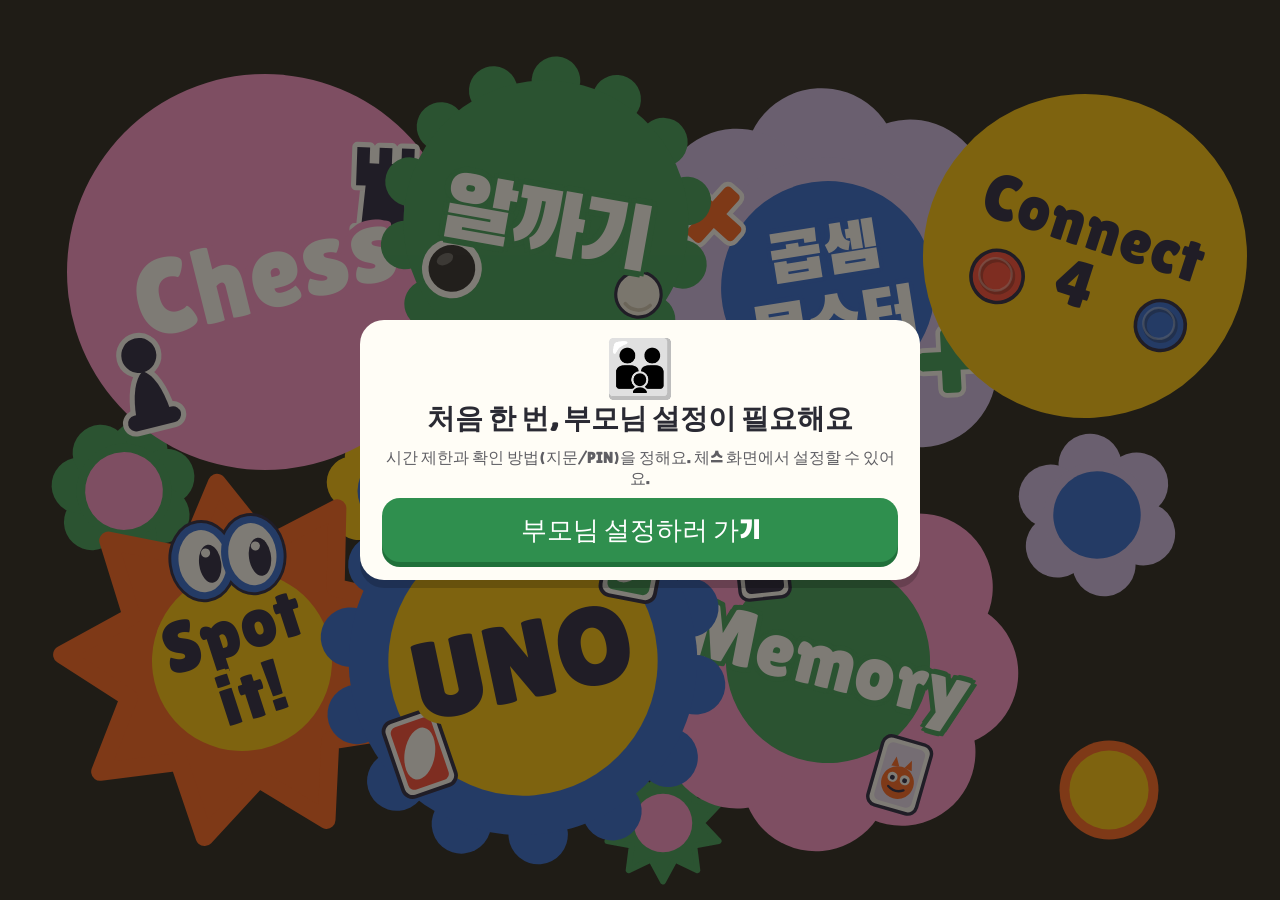
==== index.html @ c230b5cb "Hub: Memory title bigger, overflows green circle with green outline Co-Authored-By: Claude Sonnet 5." ====
<!DOCTYPE html>
<html lang="ko">
<head>
<meta charset="utf-8">
<meta name="viewport" content="width=device-width, initial-scale=1, maximum-scale=1, user-scalable=no">
<title>놀이터</title>
<link rel="manifest" href="manifest.webmanifest">
<meta name="theme-color" content="#121212">
<meta name="mobile-web-app-capable" content="yes">
<meta name="apple-mobile-web-app-capable" content="yes">
<link rel="apple-touch-icon" href="icon-192.png">
<link rel="icon" href="icon-192.png">
<link rel="stylesheet" href="fonts/fonts.css">
<style>
:root{--f:Lilita,Han,"Jua","Noto Sans KR","Apple SD Gothic Neo","Malgun Gothic",system-ui,sans-serif}
*{box-sizing:border-box}
html,body{margin:0;height:100%;overflow:hidden;overscroll-behavior:none;background:#121212;color:#fff;font-family:var(--f);
  -webkit-user-select:none;user-select:none;-webkit-tap-highlight-color:transparent;touch-action:manipulation;color-scheme:dark}
#cluster{position:fixed;inset:5vmin 6vmin;}
.st{position:absolute;left:var(--lx);top:var(--ly);width:var(--ls);height:var(--ls);transform:translate(-50%,-50%) rotate(var(--r,0deg));border-radius:50%;
  display:flex;align-items:center;justify-content:center;text-decoration:none;color:var(--tc,#fff);z-index:var(--z,1);transition:transform .12s}
.st:active{transform:translate(-50%,-50%) rotate(var(--r,0deg)) scale(.93)}
.st svg.shape{position:absolute;inset:0;width:100%;height:100%;overflow:visible}
.st svg.deco{position:absolute;inset:0;width:100%;height:100%;overflow:visible;pointer-events:none}
.st .tx{text-shadow:-0.07em 0em var(--halo,transparent),0.07em 0em var(--halo,transparent),0em -0.07em var(--halo,transparent),0em 0.07em var(--halo,transparent),-0.05em -0.05em var(--halo,transparent),0.05em -0.05em var(--halo,transparent),-0.05em 0.05em var(--halo,transparent),0.05em 0.05em var(--halo,transparent);position:relative;text-align:center;line-height:.92;font-size:calc(var(--ls)*var(--fs,.2));letter-spacing:.01em;transform:rotate(var(--tr,0deg))}
.st .tx.han{font-family:Han,var(--f);line-height:1.04;letter-spacing:-.03em}
.fl{position:absolute;left:var(--lx);top:var(--ly);width:var(--ls);height:var(--ls);transform:translate(-50%,-50%) rotate(var(--r,0deg));z-index:var(--z,0);pointer-events:none}
.fl svg{width:100%;height:100%;overflow:visible}
@keyframes bob{
  0%{translate:0 0;rotate:0deg;scale:1}
  25%{translate:var(--ax) var(--ay);rotate:var(--ar);scale:1.02}
  50%{translate:calc(var(--ax)*-.4) calc(var(--ay)*-1);rotate:calc(var(--ar)*-.6);scale:.99}
  75%{translate:calc(var(--ax)*-1) calc(var(--ay)*.5);rotate:calc(var(--ar)*.8);scale:1.015}
  100%{translate:0 0;rotate:0deg;scale:1}
}
.st{animation:bob var(--d,6s) ease-in-out var(--dl,0s) infinite}
@media (prefers-reduced-motion:reduce){.st{animation:none}}
@media (orientation:portrait){
  .st,.fl{left:var(--px,var(--lx));top:var(--py,var(--ly));width:var(--ps,var(--ls));height:var(--ps,var(--ls))}
  .st .tx{font-size:calc(var(--ps,var(--ls))*var(--fs,.2))}
}
</style>
</head>
<body>
<div id="cluster"></div>
<script src="algakki/guard.js"></script>
<script>
const C={pink:'#ff8fd0',yellow:'#ffc400',green:'#2f9b55',blue:'#1f5fd8',lav:'#cdbaf0',orange:'#ff5a14',red:'#ff3d2e',navy:'#14143a'};
const P=(r,n,i)=>[(50+Math.cos(2*Math.PI*i/n-Math.PI/2)*r).toFixed(2),(50+Math.sin(2*Math.PI*i/n-Math.PI/2)*r).toFixed(2)];
function shape(kind,c1,c2,n){
  let s='';
  if(kind==='circle') s=`<circle cx="50" cy="50" r="50" fill="${c1}"/>`;
  if(kind==='flower'){ n=n||8; for(let i=0;i<n;i++){const [x,y]=P(31,n,i);s+=`<circle cx="${x}" cy="${y}" r="19.5" fill="${c1}"/>`;} s+=`<circle cx="50" cy="50" r="33" fill="${c1}"/>`; }
  if(kind==='scallop'){ n=n||14; for(let i=0;i<n;i++){const [x,y]=P(44,n,i);s+=`<circle cx="${x}" cy="${y}" r="7.5" fill="${c1}"/>`;} s+=`<circle cx="50" cy="50" r="44" fill="${c1}"/>`; }
  if(kind==='star'){ n=n||9; const pts=[];for(let i=0;i<n*2;i++){const [x,y]=P(i%2?33:50,n*2,i);pts.push(x+','+y);} s+=`<polygon points="${pts.join(' ')}" fill="${c1}" stroke="${c1}" stroke-width="5" stroke-linejoin="round"/>`; }
  if(c2) s+=`<circle cx="50" cy="50" r="${kind==='star'?25:kind==='scallop'?34:kind==='flower'?27:40}" fill="${c2}"/>`;
  return `<svg class="shape" viewBox="0 0 100 100">${s}</svg>`;
}

/* ---- 게임별 상징 그림 (스티커 가장자리에 붙음) ---- */
const NV=C.navy;
const T=(x,y,r,sc,inner)=>`<g transform="translate(${x} ${y}) rotate(${r||0}) scale(${(sc||1)*.7})">${inner}</g>`;
const stk=(body,fill,out,w)=>`<g fill="${out}" stroke="${out}" stroke-width="${w||3.2}" stroke-linejoin="round" stroke-linecap="round">${body}</g><g fill="${fill}">${body}</g>`;
const BODY={
 pawn:'<circle cx="0" cy="-8" r="5.5"/><path d="M-5.5 11Q-4.5 0 0 -3Q4.5 0 5.5 11Z"/><rect x="-8.5" y="10" width="17" height="5" rx="2.5"/>',
 rook:'<path d="M-9 15H9V10.5H7L6 -3H9V-15H5V-10H2V-15H-2V-10H-5V-15H-9V-3H-6L-7 10.5H-9Z"/>',
 bishop:'<ellipse cx="0" cy="-3" rx="6.5" ry="9.5"/><circle cx="0" cy="-14.5" r="3"/><path d="M-4.5 5H4.5L6 11H-6Z"/><rect x="-9" y="10" width="18" height="5" rx="2.5"/>',
 plus:'<rect x="-3.2" y="-11" width="6.4" height="22" rx="1.5"/><rect x="-11" y="-3.2" width="22" height="6.4" rx="1.5"/>',
 div:'<rect x="-11" y="-3" width="22" height="6" rx="1.5"/><circle cx="0" cy="-9" r="3.8"/><circle cx="0" cy="9" r="3.8"/>',
 eq:'<rect x="-11" y="-8" width="22" height="5.4" rx="1.5"/><rect x="-11" y="2.6" width="22" height="5.4" rx="1.5"/>'
};
BODY.times=`<g transform="rotate(45)">${BODY.plus}</g>`;
const piece=(k,x,y,r,sc,fill,out)=>T(x,y,r,sc,stk(BODY[k],fill,out));
const stone=(x,y,r,white)=>T(x,y,0,1,`<circle r="${r+2.2}" fill="${white?NV:'#fff'}" opacity="${white?.0:1}"/><circle r="${r}" fill="${white?'#f6f2ea':'#1b1b22'}" stroke="${white?NV:'#fff'}" stroke-width="1.4"/><ellipse cx="${-r*.3}" cy="${-r*.35}" rx="${r*.35}" ry="${r*.22}" fill="#fff" opacity="${white?.0:.28}" transform="rotate(-30 ${-r*.3} ${-r*.35})"/><path d="M${-r*.55} ${r*.45}A${r*.75} ${r*.75} 0 0 0 ${r*.55} ${r*.45}" fill="none" stroke="${white?'#cfc7b8':'#fff'}" stroke-width="1.6" opacity="${white?1:.0}" stroke-linecap="round"/>`);
const chip=(x,y,r,col)=>T(x,y,0,1,`<circle r="${r}" fill="${col}" stroke="${NV}" stroke-width="1.6"/><circle r="${r*.62}" fill="none" stroke="rgba(0,0,0,.28)" stroke-width="1.8"/><circle r="${r*.62}" fill="none" stroke="rgba(255,255,255,.35)" stroke-width="1" transform="translate(-.8 -.8)"/>`);
const eye=(x,y,r,col,dx,dy)=>T(x,y,0,1,`<circle r="${r}" fill="#fff" stroke="${NV}" stroke-width="2.6"/><circle cx="${dx}" cy="${dy}" r="${r*.55}" fill="${col}"/><circle cx="${dx*1.25}" cy="${dy*1.25}" r="${r*.27}" fill="${NV}"/><circle cx="${dx-r*.15}" cy="${dy-r*.22}" r="${r*.13}" fill="#fff"/>`);
const eyes=(x,y,sc,lx)=>T(x,y,0,sc,[-10.5,10.5].map(c=>`<ellipse cx="${c}" rx="11.5" ry="14.5" fill="#fff" stroke="${NV}" stroke-width="5.4"/>`).join('')+[-10.5,10.5].map(c=>`<ellipse cx="${c}" rx="11.5" ry="14.5" fill="#fff" stroke="${C.blue}" stroke-width="3"/>`).join('')+[-10.5,10.5].map(c=>`<ellipse cx="${c+lx}" cy="1.5" rx="4.6" ry="8" fill="${NV}"/><circle cx="${c+lx-1.3}" cy="-3.2" r="1.9" fill="#fff"/>`).join(''));
const ucard=(x,y,r,sc,col)=>T(x,y,r,sc,`<rect x="-9.5" y="-13.5" width="19" height="27" rx="3.4" fill="#fff" stroke="${NV}" stroke-width="1.3"/><rect x="-7.3" y="-11.3" width="14.6" height="22.6" rx="2.2" fill="${col}"/><ellipse rx="5.2" ry="9" fill="#fff" transform="rotate(28)"/>`);
const MONS=(c)=>`<circle cy="3" r="6.2" fill="${c}"/><circle cx="-2.4" cy="1.4" r="1.9" fill="#fff"/><circle cx="2.4" cy="1.4" r="1.9" fill="#fff"/><circle cx="-2.4" cy="1.6" r=".9" fill="${NV}"/><circle cx="2.4" cy="1.6" r=".9" fill="${NV}"/><path d="M-3 5.2Q0 7.2 3 5.2" fill="none" stroke="${NV}" stroke-width=".9" stroke-linecap="round"/><path d="M-4 -2.6L-3 -6.4L-1 -3M4 -2.6L3 -6.4L1 -3" fill="${c}"/>`;
const STAR='<polygon points="0,-6.4 1.9,-2 6.4,-1.8 2.9,1.1 4,5.6 0,3.1 -4,5.6 -2.9,1.1 -6.4,-1.8 -1.9,-2" fill="#ffc400"/>';
const mcard=(x,y,r,sc,face)=>T(x,y,r,sc,`<rect x="-9.5" y="-13.5" width="19" height="27" rx="3.4" fill="#fff" stroke="${NV}" stroke-width="1.3"/><rect x="-7.3" y="-11.3" width="14.6" height="22.6" rx="2.2" fill="${face?'#e9ddfa':NV}"/>${face?MONS(face):STAR}`);
/* 게임 하나 = 스티커 하나. lx/ly: 가로 화면 위치, px/py: 세로 화면 위치 */
const G=[
 {d:()=>piece('pawn',17,74,-8,1.15,NV,'#fff')+piece('rook',82,34,8,1.15,NV,'#fff'),h:'chess/',   t:'Chess',        k:'circle', c1:C.pink,  tc:'#fff',  fs:.27, r:-6, tr:-8, lx:'18%',ly:'28%',ls:'44vmin',px:'30%',py:'14%',ps:'44vmin',z:2},
 {d:()=>stone(22,66,11,0)+stone(80,70,10,1),h:'algakki/', t:'알까기',        k:'scallop',c1:C.green, tc:'#fff',  fs:.27, r:4,  tr:6,  han:1,lx:'42%',ly:'22%',ls:'36vmin',px:'72%',py:'20%',ps:'38vmin',z:3},
 {d:()=>piece('times',22,30,0,1.05,C.orange,'#fff')+piece('plus',80,70,0,1.05,C.green,'#fff'),h:'multiply/',t:'곱셈<br>몬스터', k:'flower', c1:C.lav,   c2:C.blue,tc:'#fff',fs:.17,r:-3,tr:-6,han:1,lx:'66%',ly:'30%',ls:'44vmin',px:'30%',py:'35%',ps:'46vmin',z:2},
 {d:()=>chip(24,60,11.5,C.red)+chip(76,68,11,C.blue),h:'connect4/',t:'Connect<br>4', k:'circle', c1:C.yellow,tc:C.navy,fs:.2,  r:8,  tr:10, lx:'88%',ly:'26%',ls:'36vmin',px:'74%',py:'45%',ps:'38vmin',z:3},
 {d:()=>eyes(50,21,.95,3),h:'spot/',    t:'Spot<br>it!',  k:'star',   c1:C.orange,c2:C.yellow,tc:C.navy,fs:.2,r:-8,tr:-10,lx:'16%',ly:'76%',ls:'40vmin',px:'24%',py:'60%',ps:'40vmin',z:2},
 {d:()=>ucard(22,71,-14,1.05,C.red)+ucard(80,27,16,1.05,C.green),h:'uno/',     t:'UNO',          k:'scallop',c1:C.blue,  c2:C.yellow,tc:C.navy,  fs:.28, r:-5, tr:-7, lx:'40%',ly:'76%',ls:'44vmin',px:'68%',py:'66%',ps:'44vmin',z:3},
 {d:()=>mcard(30,26,-12,1.0,0)+mcard(72,78,10,1.0,C.orange),h:'memory/',  halo:C.green,t:'Memory',       k:'flower', c1:C.pink,  c2:C.green,tc:'#fff', fs:.21, r:6,  tr:8,  lx:'66%',ly:'76%',ls:'42vmin',px:'30%',py:'84%',ps:'42vmin',z:2}
];
/* 장식 (눌러도 아무 일 없음) */
const F=[
 {k:'flower',c1:C.yellow,c2:C.blue,  n:8, lx:'29%',ly:'55%',ls:'15vmin',r:12, z:1,px:'8%', py:'34%',ps:'16vmin'},
 {k:'star',  c1:C.yellow,c2:C.orange,n:8, lx:'54%',ly:'50%',ls:'14vmin',r:0,  z:1,px:'52%',py:'30%',ps:'14vmin'},
 {k:'flower',c1:C.lav,   c2:C.blue,  n:6, lx:'89%',ly:'58%',ls:'18vmin',r:-8, z:1,px:'90%',py:'66%',ps:'18vmin'},
 {k:'flower',c1:C.green, c2:C.pink,  n:7, lx:'6%', ly:'55%',ls:'16vmin',r:20, z:1,px:'12%',py:'92%',ps:'16vmin'},
 {k:'circle',c1:C.orange,c2:C.yellow,        lx:'90%',ly:'92%',ls:'11vmin',r:0,  z:1,px:'92%',py:'8%', ps:'11vmin'},
 {k:'star',  c1:C.green, c2:C.pink,  n:10,lx:'52%',ly:'96%',ls:'13vmin',r:0,  z:1,px:'56%',py:'96%',ps:'13vmin'}
];
const box=document.getElementById('cluster');
let _i=0;const rnd=(a,b)=>a+Math.random()*(b-a);
function wob(el){_i++;const sg=_i%2?1:-1;
  el.style.setProperty('--d',rnd(5,8.5).toFixed(2)+'s');el.style.setProperty('--dl',(-rnd(0,8)).toFixed(2)+'s');
  el.style.setProperty('--ax',(sg*rnd(.5,1.1)).toFixed(2)+'vmin');el.style.setProperty('--ay',(-sg*rnd(.5,1.2)).toFixed(2)+'vmin');
  el.style.setProperty('--ar',(sg*rnd(1.8,3.6)).toFixed(2)+'deg');}
F.forEach(f=>{const d=document.createElement('div');d.className='fl';d.style.cssText=`--lx:${f.lx};--ly:${f.ly};--ls:${f.ls};--px:${f.px};--py:${f.py};--ps:${f.ps};--r:${f.r}deg;--z:${f.z}`;d.innerHTML=shape(f.k,f.c1,f.c2,f.n);wob(d);box.appendChild(d);});
G.forEach(g=>{const a=document.createElement('a');a.className='st';a.href=g.h;
  a.style.cssText=`--lx:${g.lx};--ly:${g.ly};--ls:${g.ls};--px:${g.px};--py:${g.py};--ps:${g.ps};--r:${g.r}deg;--tr:${g.tr}deg;--tc:${g.tc};--fs:${g.fs};--z:${g.z};--halo:${g.halo||g.c2||g.c1}`;
  a.innerHTML=shape(g.k,g.c1,g.c2)+`<svg class="deco" viewBox="0 0 100 100">${g.d()}</svg>`+`<span class="tx${g.han?' han':''}">${g.t}</span>`;wob(a);box.appendChild(a);});
Guard.start({hub:true});
addEventListener('pageshow',e=>{ if(e.persisted) Guard.start({hub:true}); });
if('serviceWorker' in navigator&&location.protocol.startsWith('http')) navigator.serviceWorker.register('sw.js').catch(()=>{});
</script>
</body>
</html>
---- fonts/fonts.css ----
@font-face{font-family:Lilita;src:url(lilita.woff2) format('woff2');font-display:block}
@font-face{font-family:Han;src:url(bh112.woff) format('woff');unicode-range:U+BAAC;font-display:block}
@font-face{font-family:Han;src:url(bh109.woff) format('woff');unicode-range:U+ACF1;font-display:block}
@font-face{font-family:Han;src:url(bh118.woff) format('woff');unicode-range:U+D130;font-display:block}
@font-face{font-family:Han;src:url(bh108.woff) format('woff');unicode-range:U+C148;font-display:block}
@font-face{font-family:Han;src:url(bh119.woff) format('woff');unicode-range:U+AE30,U+C2A4;font-display:block}
@font-face{font-family:Han;src:url(bh117.woff) format('woff');unicode-range:U+AE4C,U+C54C;font-display:block}
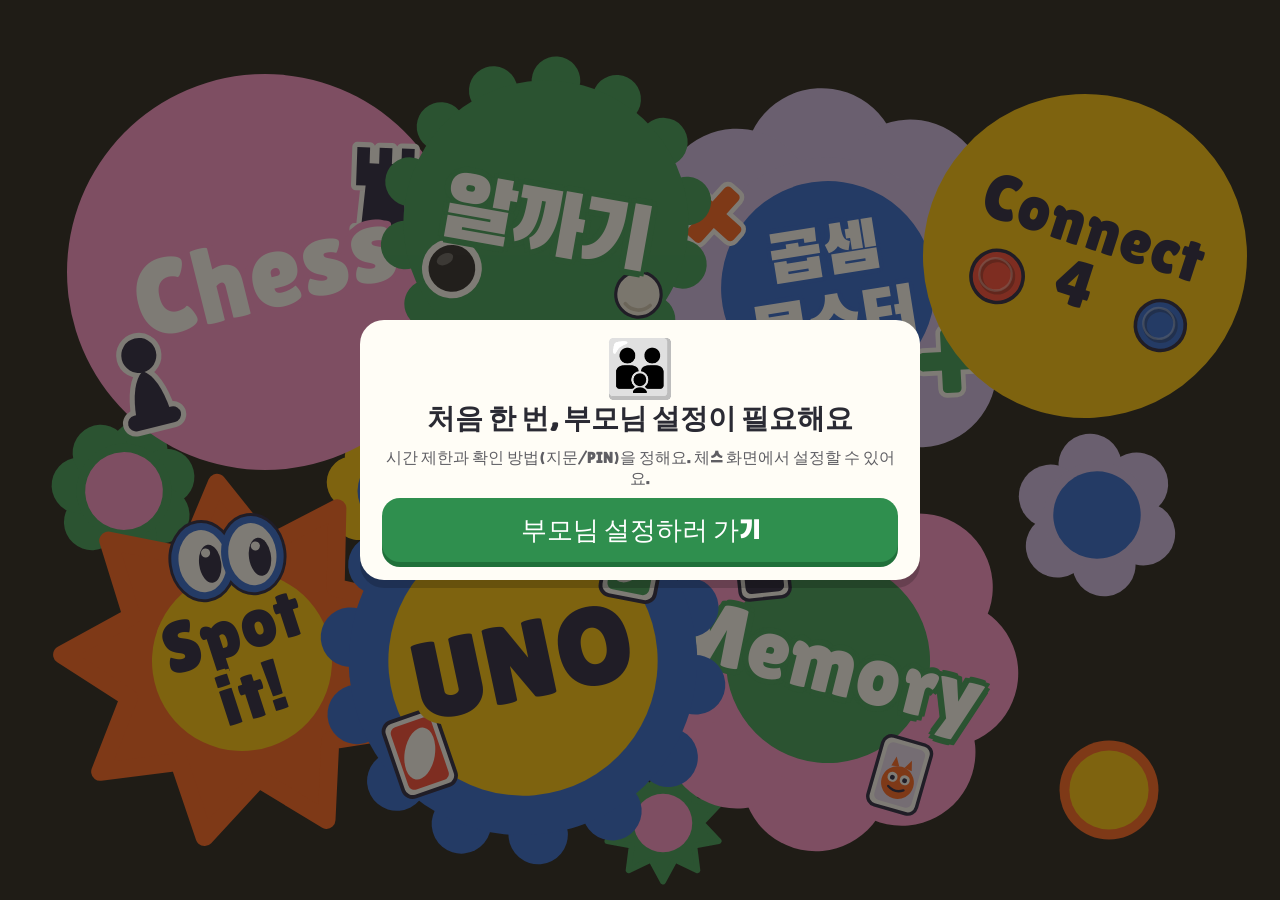
==== commit cc3e9fa5: "Hub: Memory title +10% more Co-Authored-By: Claude Sonnet 5.5 <noreply@anthropic.com> Claude-Session" ====
--- a/index.html
+++ b/index.html
@@ -87,7 +87,7 @@
  {d:()=>chip(24,60,11.5,C.red)+chip(76,68,11,C.blue),h:'connect4/',t:'Connect<br>4', k:'circle', c1:C.yellow,tc:C.navy,fs:.2,  r:8,  tr:10, lx:'88%',ly:'26%',ls:'36vmin',px:'74%',py:'45%',ps:'38vmin',z:3},
  {d:()=>eyes(50,21,.95,3),h:'spot/',    t:'Spot<br>it!',  k:'star',   c1:C.orange,c2:C.yellow,tc:C.navy,fs:.2,r:-8,tr:-10,lx:'16%',ly:'76%',ls:'40vmin',px:'24%',py:'60%',ps:'40vmin',z:2},
  {d:()=>ucard(22,71,-14,1.05,C.red)+ucard(80,27,16,1.05,C.green),h:'uno/',     t:'UNO',          k:'scallop',c1:C.blue,  c2:C.yellow,tc:C.navy,  fs:.28, r:-5, tr:-7, lx:'40%',ly:'76%',ls:'44vmin',px:'68%',py:'66%',ps:'44vmin',z:3},
- {d:()=>mcard(30,26,-12,1.0,0)+mcard(72,78,10,1.0,C.orange),h:'memory/',  halo:C.green,t:'Memory',       k:'flower', c1:C.pink,  c2:C.green,tc:'#fff', fs:.21, r:6,  tr:8,  lx:'66%',ly:'76%',ls:'42vmin',px:'30%',py:'84%',ps:'42vmin',z:2}
+ {d:()=>mcard(30,26,-12,1.0,0)+mcard(72,78,10,1.0,C.orange),h:'memory/',  halo:C.green,t:'Memory',       k:'flower', c1:C.pink,  c2:C.green,tc:'#fff', fs:.231, r:6,  tr:8,  lx:'66%',ly:'76%',ls:'42vmin',px:'30%',py:'84%',ps:'42vmin',z:2}
 ];
 /* 장식 (눌러도 아무 일 없음) */
 const F=[
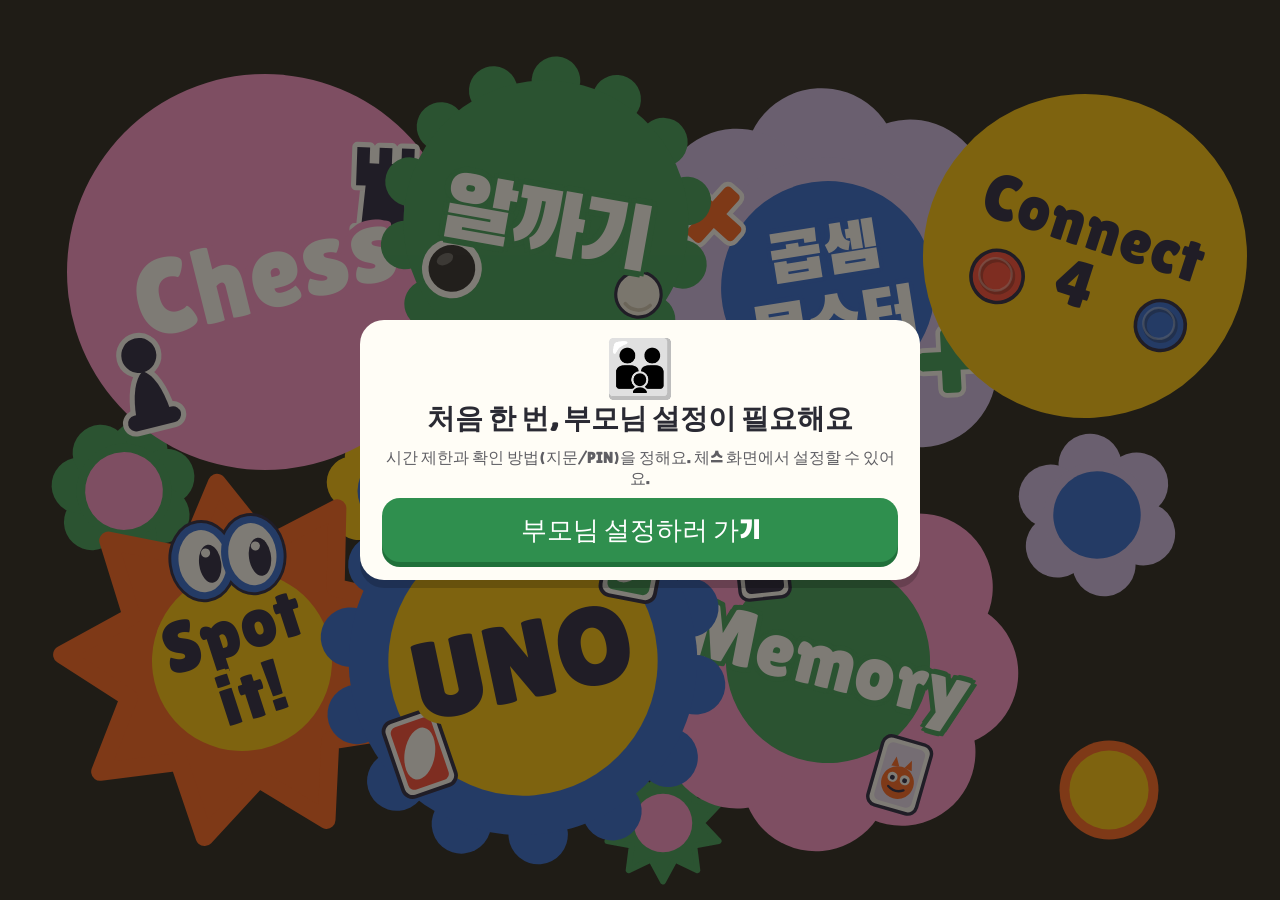
==== commit 71f3c7ca: "Hub: Memory title back to previous size Co-Authored-By: Claude Sonnet 5.5 <noreply@anthropic.com> Cl" ====
--- a/index.html
+++ b/index.html
@@ -87,7 +87,7 @@
  {d:()=>chip(24,60,11.5,C.red)+chip(76,68,11,C.blue),h:'connect4/',t:'Connect<br>4', k:'circle', c1:C.yellow,tc:C.navy,fs:.2,  r:8,  tr:10, lx:'88%',ly:'26%',ls:'36vmin',px:'74%',py:'45%',ps:'38vmin',z:3},
  {d:()=>eyes(50,21,.95,3),h:'spot/',    t:'Spot<br>it!',  k:'star',   c1:C.orange,c2:C.yellow,tc:C.navy,fs:.2,r:-8,tr:-10,lx:'16%',ly:'76%',ls:'40vmin',px:'24%',py:'60%',ps:'40vmin',z:2},
  {d:()=>ucard(22,71,-14,1.05,C.red)+ucard(80,27,16,1.05,C.green),h:'uno/',     t:'UNO',          k:'scallop',c1:C.blue,  c2:C.yellow,tc:C.navy,  fs:.28, r:-5, tr:-7, lx:'40%',ly:'76%',ls:'44vmin',px:'68%',py:'66%',ps:'44vmin',z:3},
- {d:()=>mcard(30,26,-12,1.0,0)+mcard(72,78,10,1.0,C.orange),h:'memory/',  halo:C.green,t:'Memory',       k:'flower', c1:C.pink,  c2:C.green,tc:'#fff', fs:.231, r:6,  tr:8,  lx:'66%',ly:'76%',ls:'42vmin',px:'30%',py:'84%',ps:'42vmin',z:2}
+ {d:()=>mcard(30,26,-12,1.0,0)+mcard(72,78,10,1.0,C.orange),h:'memory/',  halo:C.green,t:'Memory',       k:'flower', c1:C.pink,  c2:C.green,tc:'#fff', fs:.21, r:6,  tr:8,  lx:'66%',ly:'76%',ls:'42vmin',px:'30%',py:'84%',ps:'42vmin',z:2}
 ];
 /* 장식 (눌러도 아무 일 없음) */
 const F=[
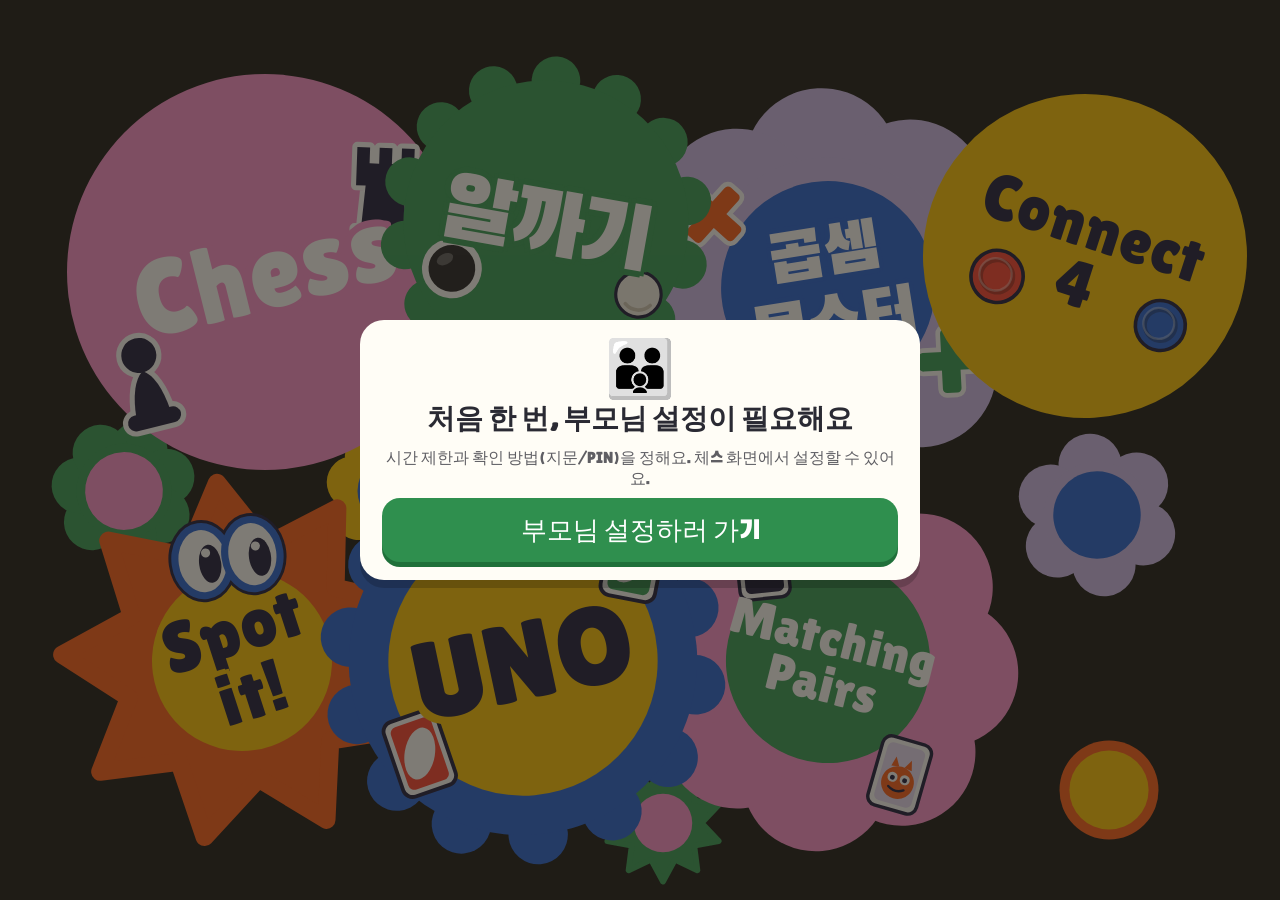
==== commit c8475c18: "Hub: Memory title -> Matching Pairs, outline removed Co-Authored-By: Claude Sonnet 5.5 <noreply@anth" ====
--- a/index.html
+++ b/index.html
@@ -87,7 +87,7 @@
  {d:()=>chip(24,60,11.5,C.red)+chip(76,68,11,C.blue),h:'connect4/',t:'Connect<br>4', k:'circle', c1:C.yellow,tc:C.navy,fs:.2,  r:8,  tr:10, lx:'88%',ly:'26%',ls:'36vmin',px:'74%',py:'45%',ps:'38vmin',z:3},
  {d:()=>eyes(50,21,.95,3),h:'spot/',    t:'Spot<br>it!',  k:'star',   c1:C.orange,c2:C.yellow,tc:C.navy,fs:.2,r:-8,tr:-10,lx:'16%',ly:'76%',ls:'40vmin',px:'24%',py:'60%',ps:'40vmin',z:2},
  {d:()=>ucard(22,71,-14,1.05,C.red)+ucard(80,27,16,1.05,C.green),h:'uno/',     t:'UNO',          k:'scallop',c1:C.blue,  c2:C.yellow,tc:C.navy,  fs:.28, r:-5, tr:-7, lx:'40%',ly:'76%',ls:'44vmin',px:'68%',py:'66%',ps:'44vmin',z:3},
- {d:()=>mcard(30,26,-12,1.0,0)+mcard(72,78,10,1.0,C.orange),h:'memory/',  halo:C.green,t:'Memory',       k:'flower', c1:C.pink,  c2:C.green,tc:'#fff', fs:.21, r:6,  tr:8,  lx:'66%',ly:'76%',ls:'42vmin',px:'30%',py:'84%',ps:'42vmin',z:2}
+ {d:()=>mcard(30,26,-12,1.0,0)+mcard(72,78,10,1.0,C.orange),h:'memory/',  halo:'transparent',t:'Matching<br>Pairs',       k:'flower', c1:C.pink,  c2:C.green,tc:'#fff', fs:.135, r:6,  tr:8,  lx:'66%',ly:'76%',ls:'42vmin',px:'30%',py:'84%',ps:'42vmin',z:2}
 ];
 /* 장식 (눌러도 아무 일 없음) */
 const F=[
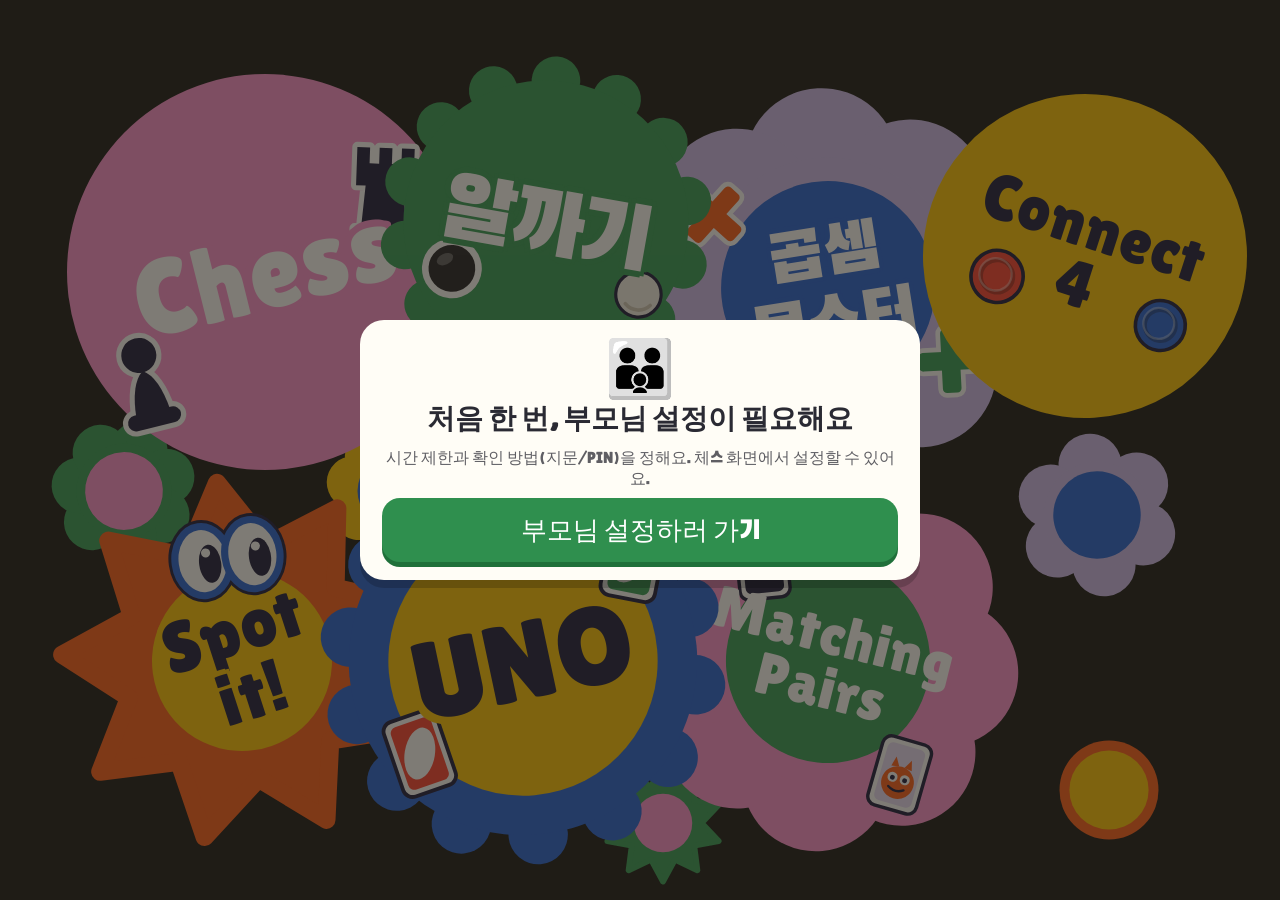
==== commit 387833b3: "Hub: Matching Pairs title 115% Co-Authored-By: Claude Sonnet 5.5 <noreply@anthropic.com> Claude-Sess" ====
--- a/index.html
+++ b/index.html
@@ -87,7 +87,7 @@
  {d:()=>chip(24,60,11.5,C.red)+chip(76,68,11,C.blue),h:'connect4/',t:'Connect<br>4', k:'circle', c1:C.yellow,tc:C.navy,fs:.2,  r:8,  tr:10, lx:'88%',ly:'26%',ls:'36vmin',px:'74%',py:'45%',ps:'38vmin',z:3},
  {d:()=>eyes(50,21,.95,3),h:'spot/',    t:'Spot<br>it!',  k:'star',   c1:C.orange,c2:C.yellow,tc:C.navy,fs:.2,r:-8,tr:-10,lx:'16%',ly:'76%',ls:'40vmin',px:'24%',py:'60%',ps:'40vmin',z:2},
  {d:()=>ucard(22,71,-14,1.05,C.red)+ucard(80,27,16,1.05,C.green),h:'uno/',     t:'UNO',          k:'scallop',c1:C.blue,  c2:C.yellow,tc:C.navy,  fs:.28, r:-5, tr:-7, lx:'40%',ly:'76%',ls:'44vmin',px:'68%',py:'66%',ps:'44vmin',z:3},
- {d:()=>mcard(30,26,-12,1.0,0)+mcard(72,78,10,1.0,C.orange),h:'memory/',  halo:'transparent',t:'Matching<br>Pairs',       k:'flower', c1:C.pink,  c2:C.green,tc:'#fff', fs:.135, r:6,  tr:8,  lx:'66%',ly:'76%',ls:'42vmin',px:'30%',py:'84%',ps:'42vmin',z:2}
+ {d:()=>mcard(30,26,-12,1.0,0)+mcard(72,78,10,1.0,C.orange),h:'memory/',  halo:'transparent',t:'Matching<br>Pairs',       k:'flower', c1:C.pink,  c2:C.green,tc:'#fff', fs:.155, r:6,  tr:8,  lx:'66%',ly:'76%',ls:'42vmin',px:'30%',py:'84%',ps:'42vmin',z:2}
 ];
 /* 장식 (눌러도 아무 일 없음) */
 const F=[
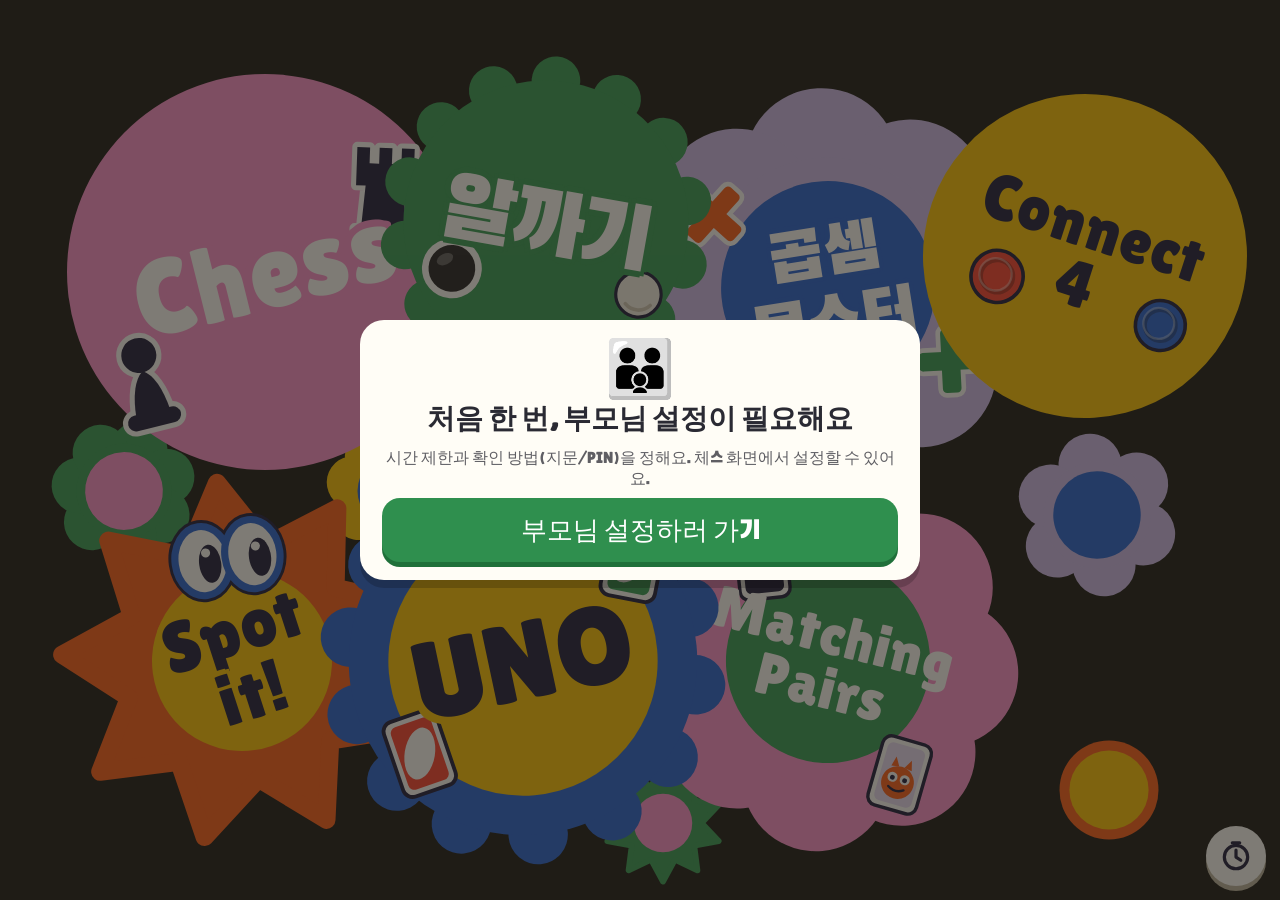
==== commit ba24487a: "Hub: time-limit button (parent check -> settings) Co-Authored-By: Claude Sonnet 5.5 <noreply@anthrop" ====
--- a/index.html
+++ b/index.html
@@ -39,10 +39,14 @@
   .st,.fl{left:var(--px,var(--lx));top:var(--py,var(--ly));width:var(--ps,var(--ls));height:var(--ps,var(--ls))}
   .st .tx{font-size:calc(var(--ps,var(--ls))*var(--fs,.2))}
 }
+#bTime{position:fixed;right:max(14px,env(safe-area-inset-right));bottom:max(14px,env(safe-area-inset-bottom));z-index:6;width:60px;height:60px;border:0;border-radius:50%;background:#fff;box-shadow:0 5px 0 #b9b2a0;display:flex;align-items:center;justify-content:center;cursor:pointer;padding:0;-webkit-tap-highlight-color:transparent}
+#bTime:active{transform:translateY(3px);box-shadow:0 2px 0 #b9b2a0}
+#bTime svg{width:34px;height:34px}
 </style>
 </head>
 <body>
 <div id="cluster"></div>
+<button id="bTime" aria-label="시간 제한 설정"><svg viewBox="0 0 32 32" fill="none" stroke="#14143a" stroke-width="3" stroke-linecap="round" stroke-linejoin="round"><circle cx="16" cy="17" r="11"/><path d="M16 10.5V17l4.5 3M12.5 3.5h7"/></svg></button>
 <script src="algakki/guard.js"></script>
 <script>
 const C={pink:'#ff8fd0',yellow:'#ffc400',green:'#2f9b55',blue:'#1f5fd8',lav:'#cdbaf0',orange:'#ff5a14',red:'#ff3d2e',navy:'#14143a'};
@@ -109,6 +113,7 @@
   a.style.cssText=`--lx:${g.lx};--ly:${g.ly};--ls:${g.ls};--px:${g.px};--py:${g.py};--ps:${g.ps};--r:${g.r}deg;--tr:${g.tr}deg;--tc:${g.tc};--fs:${g.fs};--z:${g.z};--halo:${g.halo||g.c2||g.c1}`;
   a.innerHTML=shape(g.k,g.c1,g.c2)+`<svg class="deco" viewBox="0 0 100 100">${g.d()}</svg>`+`<span class="tx${g.han?' han':''}">${g.t}</span>`;wob(a);box.appendChild(a);});
 Guard.start({hub:true});
+document.getElementById('bTime').addEventListener('click',()=>{ if(Guard.LS.get('parent',null)) Guard.parentFlow(); else Guard.start({hub:true}); });
 addEventListener('pageshow',e=>{ if(e.persisted) Guard.start({hub:true}); });
 if('serviceWorker' in navigator&&location.protocol.startsWith('http')) navigator.serviceWorker.register('sw.js').catch(()=>{});
 </script>
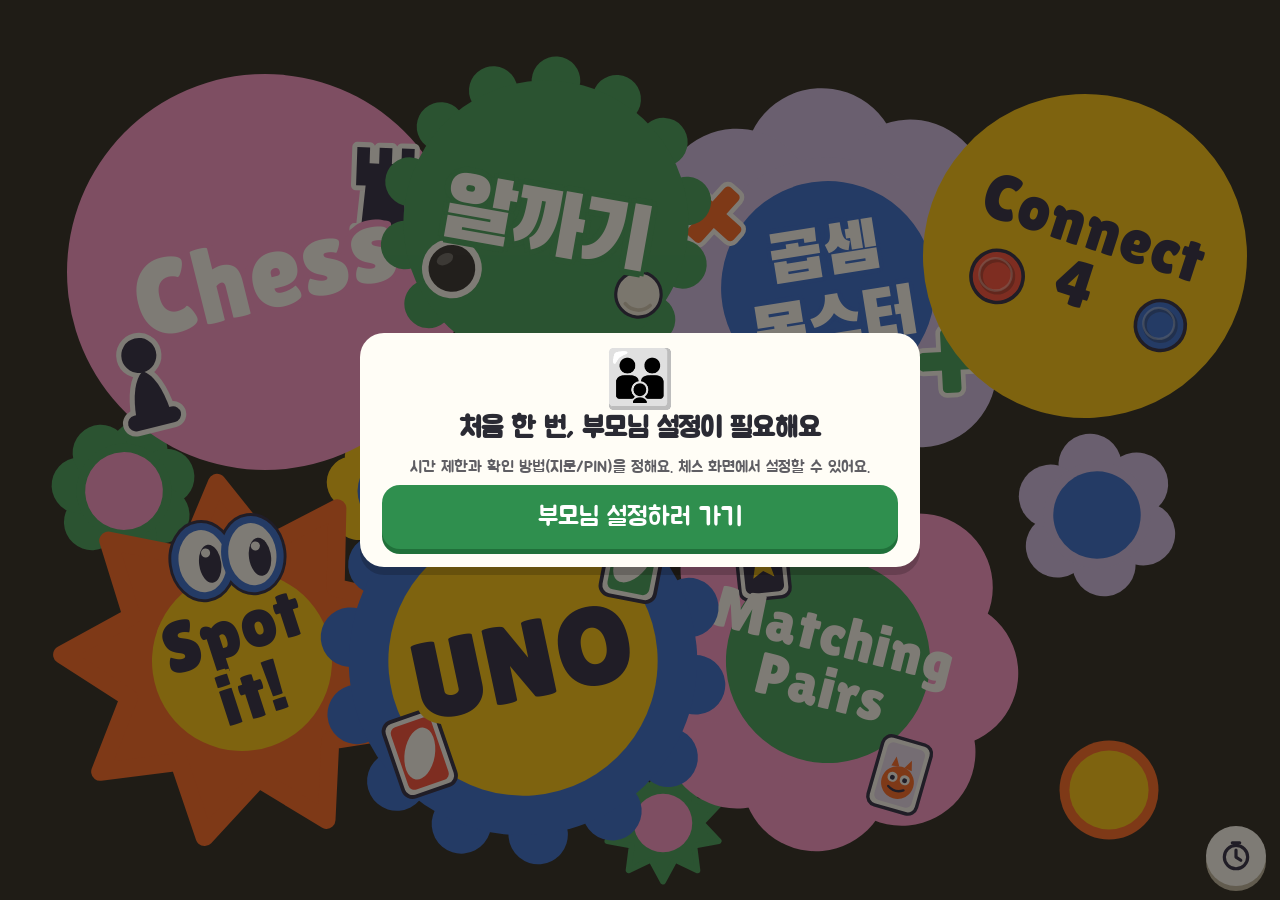
==== commit ff09762e: "Hub popups: use Jua/system font stack, not the title-only Han subset (fixes mixed glyph '기') Co-Auth" ====
--- a/index.html
+++ b/index.html
@@ -10,6 +10,7 @@
 <meta name="apple-mobile-web-app-capable" content="yes">
 <link rel="apple-touch-icon" href="icon-192.png">
 <link rel="icon" href="icon-192.png">
+<link rel="stylesheet" href="https://fonts.googleapis.com/css2?family=Jua&display=swap">
 <link rel="stylesheet" href="fonts/fonts.css">
 <style>
 :root{--f:Lilita,Han,"Jua","Noto Sans KR","Apple SD Gothic Neo","Malgun Gothic",system-ui,sans-serif}
@@ -42,6 +43,7 @@
 #bTime{position:fixed;right:max(14px,env(safe-area-inset-right));bottom:max(14px,env(safe-area-inset-bottom));z-index:6;width:60px;height:60px;border:0;border-radius:50%;background:#fff;box-shadow:0 5px 0 #b9b2a0;display:flex;align-items:center;justify-content:center;cursor:pointer;padding:0;-webkit-tap-highlight-color:transparent}
 #bTime:active{transform:translateY(3px);box-shadow:0 2px 0 #b9b2a0}
 #bTime svg{width:34px;height:34px}
+#gov,#gov *,#bTime{font-family:"Jua","Noto Sans KR","Apple SD Gothic Neo","Malgun Gothic",system-ui,sans-serif!important}
 </style>
 </head>
 <body>
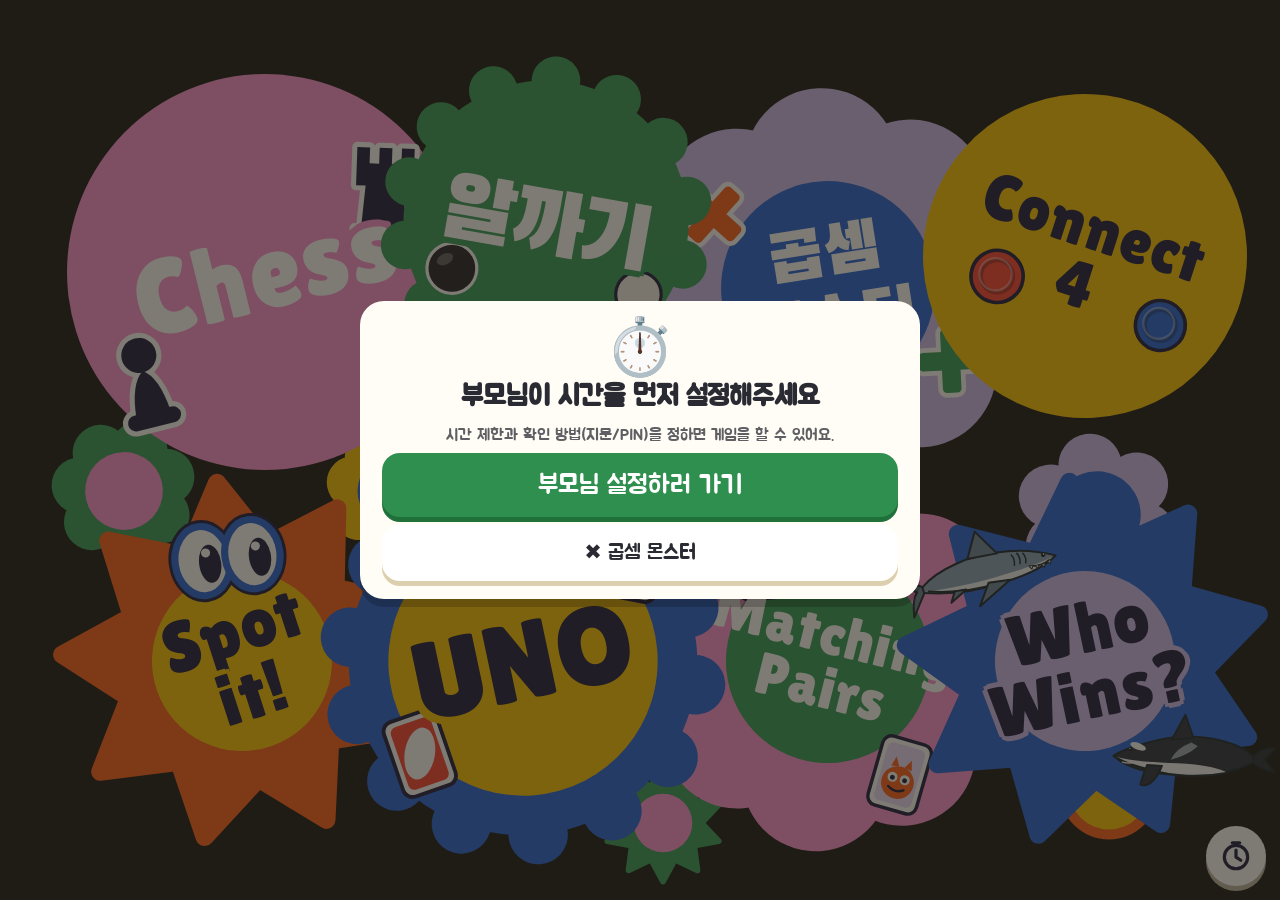
==== commit e0176baa: "Add Who Wins game (50 matchups, quizzes), hub sticker, fix 알까기 stone outline Co-Authored-By: Claude " ====
--- a/index.html
+++ b/index.html
@@ -50,6 +50,7 @@
 <div id="cluster"></div>
 <button id="bTime" aria-label="시간 제한 설정"><svg viewBox="0 0 32 32" fill="none" stroke="#14143a" stroke-width="3" stroke-linecap="round" stroke-linejoin="round"><circle cx="16" cy="17" r="11"/><path d="M16 10.5V17l4.5 3M12.5 3.5h7"/></svg></button>
 <script src="algakki/guard.js"></script>
+<script src="whowins/art.js"></script>
 <script>
 const C={pink:'#ff8fd0',yellow:'#ffc400',green:'#2f9b55',blue:'#1f5fd8',lav:'#cdbaf0',orange:'#ff5a14',red:'#ff3d2e',navy:'#14143a'};
 const P=(r,n,i)=>[(50+Math.cos(2*Math.PI*i/n-Math.PI/2)*r).toFixed(2),(50+Math.sin(2*Math.PI*i/n-Math.PI/2)*r).toFixed(2)];
@@ -77,7 +78,7 @@
 };
 BODY.times=`<g transform="rotate(45)">${BODY.plus}</g>`;
 const piece=(k,x,y,r,sc,fill,out)=>T(x,y,r,sc,stk(BODY[k],fill,out));
-const stone=(x,y,r,white)=>T(x,y,0,1,`<circle r="${r+2.2}" fill="${white?NV:'#fff'}" opacity="${white?.0:1}"/><circle r="${r}" fill="${white?'#f6f2ea':'#1b1b22'}" stroke="${white?NV:'#fff'}" stroke-width="1.4"/><ellipse cx="${-r*.3}" cy="${-r*.35}" rx="${r*.35}" ry="${r*.22}" fill="#fff" opacity="${white?.0:.28}" transform="rotate(-30 ${-r*.3} ${-r*.35})"/><path d="M${-r*.55} ${r*.45}A${r*.75} ${r*.75} 0 0 0 ${r*.55} ${r*.45}" fill="none" stroke="${white?'#cfc7b8':'#fff'}" stroke-width="1.6" opacity="${white?1:.0}" stroke-linecap="round"/>`);
+const stone=(x,y,r,white)=>T(x,y,0,1,`<circle r="${r}" fill="${white?'#f6f2ea':'#1b1b22'}" stroke="${white?NV:'#fff'}" stroke-width="1.4"/><ellipse cx="${-r*.3}" cy="${-r*.35}" rx="${r*.35}" ry="${r*.22}" fill="#fff" opacity="${white?.0:.28}" transform="rotate(-30 ${-r*.3} ${-r*.35})"/><path d="M${-r*.55} ${r*.45}A${r*.75} ${r*.75} 0 0 0 ${r*.55} ${r*.45}" fill="none" stroke="${white?'#cfc7b8':'#fff'}" stroke-width="1.6" opacity="${white?1:.0}" stroke-linecap="round"/>`);
 const chip=(x,y,r,col)=>T(x,y,0,1,`<circle r="${r}" fill="${col}" stroke="${NV}" stroke-width="1.6"/><circle r="${r*.62}" fill="none" stroke="rgba(0,0,0,.28)" stroke-width="1.8"/><circle r="${r*.62}" fill="none" stroke="rgba(255,255,255,.35)" stroke-width="1" transform="translate(-.8 -.8)"/>`);
 const eye=(x,y,r,col,dx,dy)=>T(x,y,0,1,`<circle r="${r}" fill="#fff" stroke="${NV}" stroke-width="2.6"/><circle cx="${dx}" cy="${dy}" r="${r*.55}" fill="${col}"/><circle cx="${dx*1.25}" cy="${dy*1.25}" r="${r*.27}" fill="${NV}"/><circle cx="${dx-r*.15}" cy="${dy-r*.22}" r="${r*.13}" fill="#fff"/>`);
 const eyes=(x,y,sc,lx)=>T(x,y,0,sc,[-10.5,10.5].map(c=>`<ellipse cx="${c}" rx="11.5" ry="14.5" fill="#fff" stroke="${NV}" stroke-width="5.4"/>`).join('')+[-10.5,10.5].map(c=>`<ellipse cx="${c}" rx="11.5" ry="14.5" fill="#fff" stroke="${C.blue}" stroke-width="3"/>`).join('')+[-10.5,10.5].map(c=>`<ellipse cx="${c+lx}" cy="1.5" rx="4.6" ry="8" fill="${NV}"/><circle cx="${c+lx-1.3}" cy="-3.2" r="1.9" fill="#fff"/>`).join(''));
@@ -85,6 +86,7 @@
 const MONS=(c)=>`<circle cy="3" r="6.2" fill="${c}"/><circle cx="-2.4" cy="1.4" r="1.9" fill="#fff"/><circle cx="2.4" cy="1.4" r="1.9" fill="#fff"/><circle cx="-2.4" cy="1.6" r=".9" fill="${NV}"/><circle cx="2.4" cy="1.6" r=".9" fill="${NV}"/><path d="M-3 5.2Q0 7.2 3 5.2" fill="none" stroke="${NV}" stroke-width=".9" stroke-linecap="round"/><path d="M-4 -2.6L-3 -6.4L-1 -3M4 -2.6L3 -6.4L1 -3" fill="${c}"/>`;
 const STAR='<polygon points="0,-6.4 1.9,-2 6.4,-1.8 2.9,1.1 4,5.6 0,3.1 -4,5.6 -2.9,1.1 -6.4,-1.8 -1.9,-2" fill="#ffc400"/>';
 const mcard=(x,y,r,sc,face)=>T(x,y,r,sc,`<rect x="-9.5" y="-13.5" width="19" height="27" rx="3.4" fill="#fff" stroke="${NV}" stroke-width="1.3"/><rect x="-7.3" y="-11.3" width="14.6" height="22.6" rx="2.2" fill="${face?'#e9ddfa':NV}"/>${face?MONS(face):STAR}`);
+const wt=(k,x,y,r,sc,fl)=>`<g transform="translate(${x} ${y}) rotate(${r}) scale(${fl?-sc:sc} ${sc}) translate(-100 -50)">${WW_ART[k]}</g>`;
 /* 게임 하나 = 스티커 하나. lx/ly: 가로 화면 위치, px/py: 세로 화면 위치 */
 const G=[
  {d:()=>piece('pawn',17,74,-8,1.15,NV,'#fff')+piece('rook',82,34,8,1.15,NV,'#fff'),h:'chess/',   t:'Chess',        k:'circle', c1:C.pink,  tc:'#fff',  fs:.27, r:-6, tr:-8, lx:'18%',ly:'28%',ls:'44vmin',px:'30%',py:'14%',ps:'44vmin',z:2},
@@ -93,7 +95,8 @@
  {d:()=>chip(24,60,11.5,C.red)+chip(76,68,11,C.blue),h:'connect4/',t:'Connect<br>4', k:'circle', c1:C.yellow,tc:C.navy,fs:.2,  r:8,  tr:10, lx:'88%',ly:'26%',ls:'36vmin',px:'74%',py:'45%',ps:'38vmin',z:3},
  {d:()=>eyes(50,21,.95,3),h:'spot/',    t:'Spot<br>it!',  k:'star',   c1:C.orange,c2:C.yellow,tc:C.navy,fs:.2,r:-8,tr:-10,lx:'16%',ly:'76%',ls:'40vmin',px:'24%',py:'60%',ps:'40vmin',z:2},
  {d:()=>ucard(22,71,-14,1.05,C.red)+ucard(80,27,16,1.05,C.green),h:'uno/',     t:'UNO',          k:'scallop',c1:C.blue,  c2:C.yellow,tc:C.navy,  fs:.28, r:-5, tr:-7, lx:'40%',ly:'76%',ls:'44vmin',px:'68%',py:'66%',ps:'44vmin',z:3},
- {d:()=>mcard(30,26,-12,1.0,0)+mcard(72,78,10,1.0,C.orange),h:'memory/',  halo:'transparent',t:'Matching<br>Pairs',       k:'flower', c1:C.pink,  c2:C.green,tc:'#fff', fs:.155, r:6,  tr:8,  lx:'66%',ly:'76%',ls:'42vmin',px:'30%',py:'84%',ps:'42vmin',z:2}
+ {d:()=>mcard(30,26,-12,1.0,0)+mcard(72,78,10,1.0,C.orange),h:'memory/',  halo:'transparent',t:'Matching<br>Pairs',       k:'flower', c1:C.pink,  c2:C.green,tc:'#fff', fs:.155, r:6,  tr:8,  lx:'66%',ly:'76%',ls:'42vmin',px:'30%',py:'84%',ps:'42vmin',z:2},
+ {d:()=>wt('shark',22,22,-12,.23,0)+wt('orca',78,78,8,.23,1),h:'whowins/',t:'Who<br>Wins?',k:'star',c1:C.blue,c2:C.lav,tc:C.navy,fs:.2,r:-5,tr:-7,lx:'88%',ly:'76%',ls:'40vmin',px:'74%',py:'88%',ps:'40vmin',z:3}
 ];
 /* 장식 (눌러도 아무 일 없음) */
 const F=[
